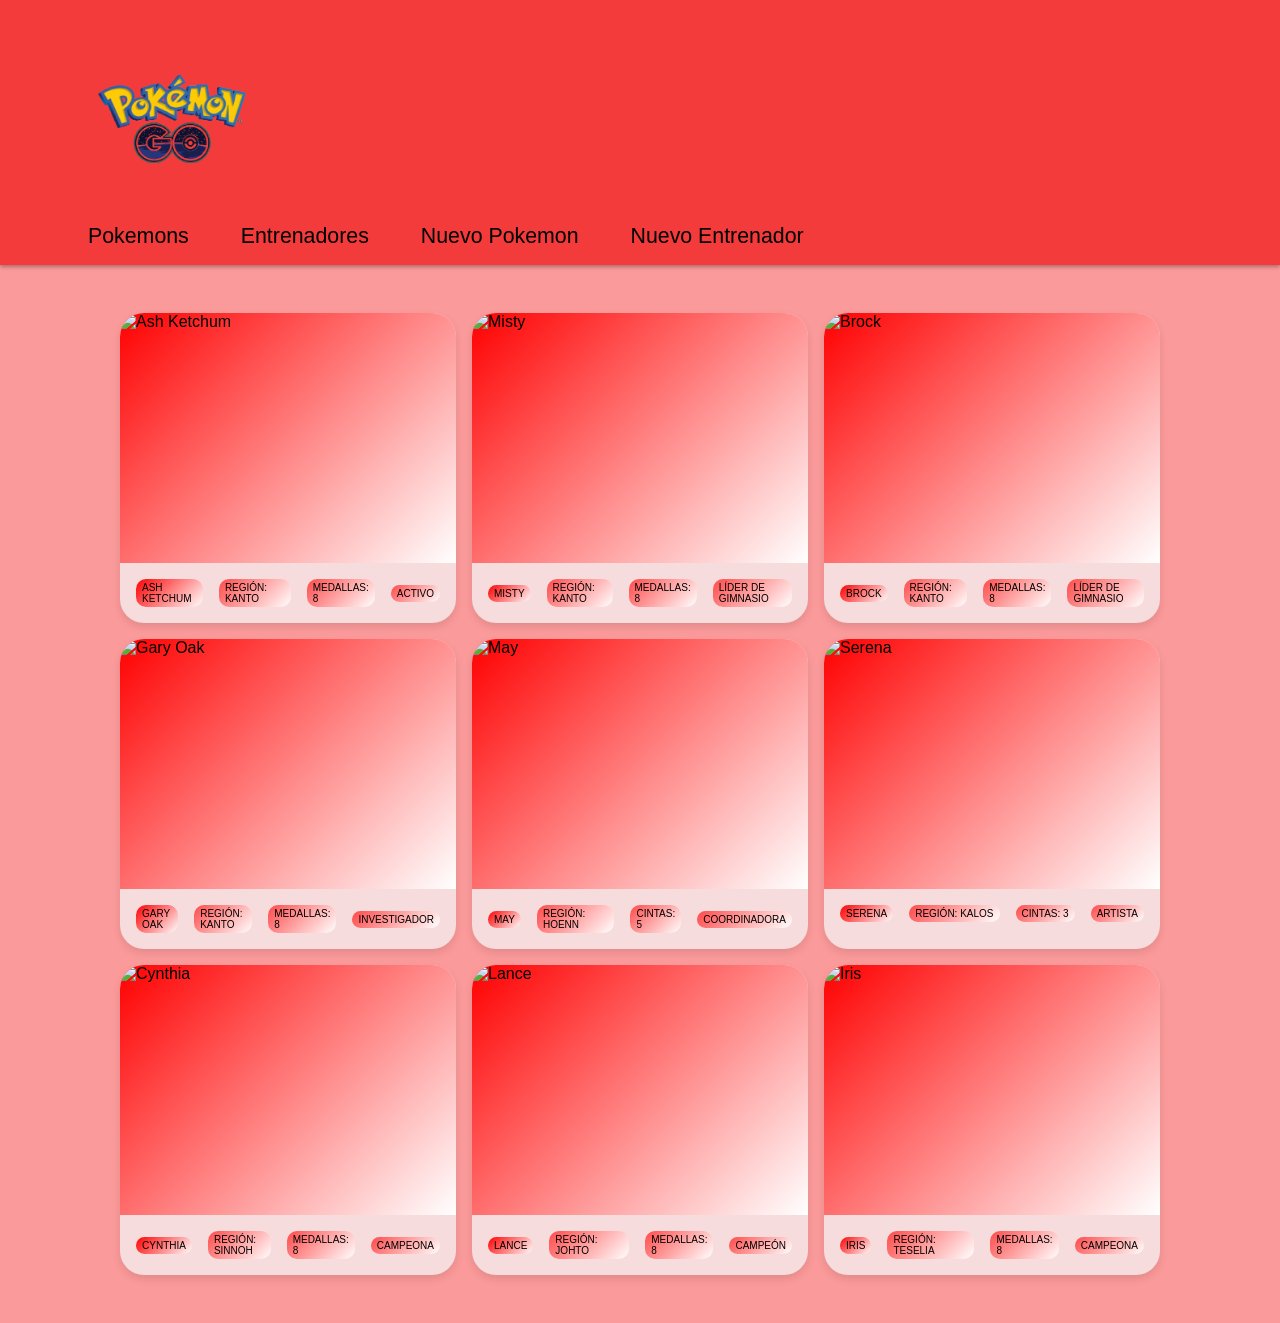
==== trainers.html @ e237fd5d "prueba 24/01/2026" ====
<!DOCTYPE html>
<html lang="es">
<head>
    <meta charset="UTF-8">
    <meta name="viewport" content="width=device-width, initial-scale=1.0">
    <title>Pokedex</title>
    <link rel="stylesheet" href="assets/css/menu.css">
    <link rel="stylesheet" href="assets/css/trainers.css">
</head>
<body>
    <nav class="navbar">
        <div class="nav-container">
             <div class="nav-logo">
                <img src="assets/img/Logo-removebg-preview.png" alt="">
            <ul class="nav-menu">
                <li class="nav-item"><a href="index.html" class="nav-link">Pokemons</a></li>
                <li class="nav-item"><a href="trainers.html" class="nav-link">Entrenadores</a></li>
                <li class="nav-item"><a href="#nuevo-pokemon" class="nav-link">Nuevo Pokemon</a></li>
                <li class="nav-item"><a href="#nuevo-entrenador" class="nav-link">Nuevo Entrenador</a></li>
            </ul>
        </div>
    </nav>

    <main class="container">
        <section id="entrenadores" class="trainers-grid">
            <div class="trainer-card">
                <img src="https://i.pravatar.cc/300?img=12" alt="Ash Ketchum" class="trainer-image">
                <div class="trainer-info">
                    <h3 class="trainer-name">Ash Ketchum</h3>
                    <p class="trainer-region">Región: Kanto</p>
                    <p class="trainer-badges">Medallas: 8</p>
                    <span class="trainer-status status-active">Activo</span>
                </div>
            </div>

            <div class="trainer-card">
                <img src="https://i.pravatar.cc/300?img=47" alt="Misty" class="trainer-image">
                <div class="trainer-info">
                    <h3 class="trainer-name">Misty</h3>
                    <p class="trainer-region">Región: Kanto</p>
                    <p class="trainer-badges">Medallas: 8</p>
                    <span class="trainer-status status-active">Líder de Gimnasio</span>
                </div>
            </div>

            <div class="trainer-card">
                <img src="https://i.pravatar.cc/300?img=33" alt="Brock" class="trainer-image">
                <div class="trainer-info">
                    <h3 class="trainer-name">Brock</h3>
                    <p class="trainer-region">Región: Kanto</p>
                    <p class="trainer-badges">Medallas: 8</p>
                    <span class="trainer-status status-active">Líder de Gimnasio</span>
                </div>
            </div>

            <div class="trainer-card">
                <img src="https://i.pravatar.cc/300?img=15" alt="Gary Oak" class="trainer-image">
                <div class="trainer-info">
                    <h3 class="trainer-name">Gary Oak</h3>
                    <p class="trainer-region">Región: Kanto</p>
                    <p class="trainer-badges">Medallas: 8</p>
                    <span class="trainer-status status-champion">Investigador</span>
                </div>
            </div>

            <div class="trainer-card">
                <img src="https://i.pravatar.cc/300?img=44" alt="May" class="trainer-image">
                <div class="trainer-info">
                    <h3 class="trainer-name">May</h3>
                    <p class="trainer-region">Región: Hoenn</p>
                    <p class="trainer-badges">Cintas: 5</p>
                    <span class="trainer-status status-active">Coordinadora</span>
                </div>
            </div>

            <div class="trainer-card">
                <img src="https://i.pravatar.cc/300?img=48" alt="Serena" class="trainer-image">
                <div class="trainer-info">
                    <h3 class="trainer-name">Serena</h3>
                    <p class="trainer-region">Región: Kalos</p>
                    <p class="trainer-badges">Cintas: 3</p>
                    <span class="trainer-status status-active">Artista</span>
                </div>
            </div>

            <div class="trainer-card">
                <img src="https://i.pravatar.cc/300?img=45" alt="Cynthia" class="trainer-image">
                <div class="trainer-info">
                    <h3 class="trainer-name">Cynthia</h3>
                    <p class="trainer-region">Región: Sinnoh</p>
                    <p class="trainer-badges">Medallas: 8</p>
                    <span class="trainer-status status-champion">Campeona</span>
                </div>
            </div>

            <div class="trainer-card">
                <img src="https://i.pravatar.cc/300?img=59" alt="Lance" class="trainer-image">
                <div class="trainer-info">
                    <h3 class="trainer-name">Lance</h3>
                    <p class="trainer-region">Región: Johto</p>
                    <p class="trainer-badges">Medallas: 8</p>
                    <span class="trainer-status status-champion">Campeón</span>
                </div>
            </div>

            <div class="trainer-card">
                <img src="https://i.pravatar.cc/300?img=49" alt="Iris" class="trainer-image">
                <div class="trainer-info">
                    <h3 class="trainer-name">Iris</h3>
                    <p class="trainer-region">Región: Teselia</p>
                    <p class="trainer-badges">Medallas: 8</p>
                    <span class="trainer-status status-champion">Campeona</span>
                </div>
            </div>
        </section>
    </main>
</body>
</html>
---- assets/css/menu.css ----
* {
margin: 0;
padding: 0;
box-sizing: border-box;
}
body {
    font-family: 'Lucida Sans', 'Lucida Sans Regular', 'Lucida Grande', 'Lucida Sans Unicode', Geneva, Verdana, sans-serif;
background-color: #fb9a9a;
}

.navbar {
    position: sticky;
    box-shadow: 0 2px 4px rgba(0, 0, 0, 0.3);
    background-color: rgb(243, 59, 59);
    top: 0%;
    z-index: auto;
}   

.nav-container {
    display: flex;
    justify-content: space-between;
    align-items: center;
    flex-wrap: wrap;
    padding: 16px 32px;
    max-width: 1200px;
    margin: 0 auto;
}
.nav-logo img {
    width: 200px;
    height: auto;
}

.nav-menu {
    display: flex;
    flex-wrap: wrap;
    gap: 20px;
    list-style: none;
}
.nav-link {
    color: black;
    text-decoration: none;
    font-size: 16pt;
    font-weight: 300;
    padding: 8px 16px;
    border-radius: 10px;

}

.nav-link:hover{
    background-color: #f5f5f515;   
}

@media screen and (max-width: 780px) {
    .nav-container {
        flex-direction: column;
        align-items: center;
        padding: 16px;
        width: 100%;
    }
    .nav-menu {
        flex-direction: column;
    }
    .nav-logo img {
        width: 110%;
        height: auto;
        margin-bottom: 16px;
    }
    .nav-link {
        width: 100%;
    }
}
---- assets/css/trainers.css ----
.container {
    max-width: 1200px;
    margin: 0 auto;
    padding: 32px;
}

.trainers-grid {
    display: flex;
    flex-wrap: wrap;
    gap: 16px;
    justify-content: center;    
    padding: 16px;
}

.trainer-card {
    background-color: #f6dcdc;
    border-radius: 24px;
    box-shadow: 0 4px 8px rgba(0, 0, 0, 0.1);
    overflow: hidden;
    display: flex;
    flex-direction: column;
    flex: 1 1 calc(33.3333% - 32px);
    max-width: calc(33.3333% - 32px);
    min-width: 300px;
}

.trainer-card:hover {
    transform: translateY(-8px);
    box-shadow: 0 8px 16px rgba(0, 0, 0, 0.2);
    transition: all 0.3s ease;
}
.trainer-image {
    width: 100%;
    height: 250px;
    object-fit: contain;
    background: linear-gradient(135deg, #ff0000 0%, #ffffff 100%);
}

.trainer-info {
    padding: 16px;
    display: flex;
    flex-direction: row;
    gap: 16px;
    align-items: center;
    justify-content: space-between;
}

.trainer-name {
    background-color: #ffffff;
    color: #000000;
    padding: 3px 6px;
    border-radius: 10px;
    font-size: 10px;
    font-weight: 500;
    text-transform: uppercase;
    background: linear-gradient(135deg, #ff0000 0%, #ffffff 100%);
}

.trainer-region {
     background-color: #ffffff;
    color: #000000;
    padding: 3px 6px;
    border-radius: 10px;
    font-size: 10px;
    font-weight: 500;
    text-transform: uppercase;
    background: linear-gradient(135deg, #ff4a4a 0%, #ffffff 100%);
} 

.trainer-badges {
     background-color: #ffffff;
    color: #000000;
    padding: 3px 6px;
    border-radius: 10px;
    font-size: 10px;
    font-weight: 500;
    text-transform: uppercase;
    background: linear-gradient(135deg, #ff4a4a 0%, #ffffff 100%);
}


.trainer-status.status-active {
     background-color: #ffffff;
    color: #000000;
    padding: 3px 6px;
    border-radius: 10px;
    font-size: 10px;
    font-weight: 500;
    text-transform: uppercase;
    background: linear-gradient(135deg, #ff4a4a 0%, #ffffff 100%);
}

.trainer-status.status-champion {
     background-color: #ffffff;
    color: #000000;
    padding: 3px 6px;
    border-radius: 10px;
    font-size: 10px;
    font-weight: 500;
    text-transform: uppercase;
    background: linear-gradient(135deg, #ff4a4a 0%, #ffffff 100%);
}


@media screen and (max-width: 900px) {
    .trainer-grid {
        gap: 16px;
        width: 100%; 
    }
    .trainer-info {
        padding: 2px;
        gap: 1px;
        flex-direction: column;
        align-items: flex-start;
    }
    .trainer-name, .trainer-region, .trainer-badges, .trainer-status {
        font-size: 8px;
        padding: 2px 4px;
    }
    .trainer-card {
        flex: calc(50% - 16px);
        max-width: calc(50% - 16px);
    }
}   

@media screen and (max-width: 480px) {
    .trainer-grid {
        gap: 16px;
        
    }
    .trainer-info {
        padding: 2px;
        gap: 1px;
        flex-direction: column;
        align-items: flex-start;
    }
    .trainer-name, .trainer-region, .trainer-badges, .trainer-status {
        font-size: 8px;
        padding: 2px 4px;
    }
    .trainer-card {
        flex: 100%;
        max-width: 100%;
    }
    
}
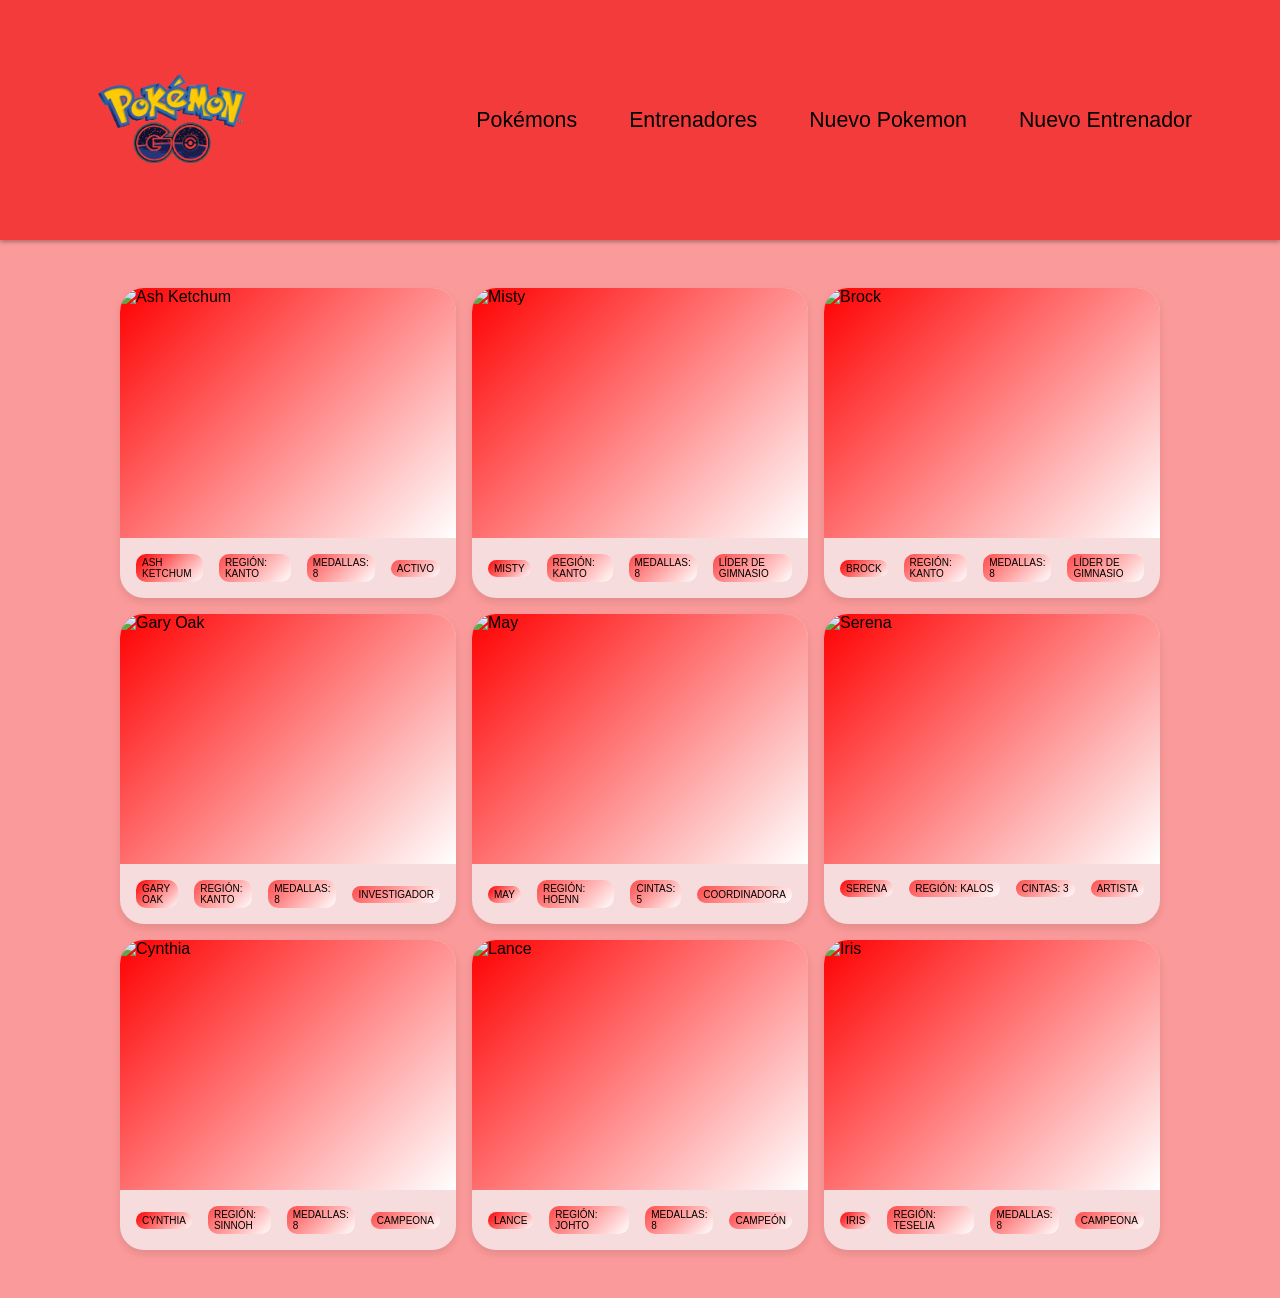
==== commit aaf4b4d1: "Finalizado" ====
--- a/trainers.html
+++ b/trainers.html
@@ -10,10 +10,12 @@
 <body>
     <nav class="navbar">
         <div class="nav-container">
-             <div class="nav-logo">
+            <div class="nav-logo">
                 <img src="assets/img/Logo-removebg-preview.png" alt="">
+            </div>
+
             <ul class="nav-menu">
-                <li class="nav-item"><a href="index.html" class="nav-link">Pokemons</a></li>
+                <li class="nav-item"><a href="index.html" class="nav-link">Pokémons</a></li>
                 <li class="nav-item"><a href="trainers.html" class="nav-link">Entrenadores</a></li>
                 <li class="nav-item"><a href="#nuevo-pokemon" class="nav-link">Nuevo Pokemon</a></li>
                 <li class="nav-item"><a href="#nuevo-entrenador" class="nav-link">Nuevo Entrenador</a></li>
--- a/assets/css/menu.css
+++ b/assets/css/menu.css
@@ -35,6 +35,7 @@
     flex-wrap: wrap;
     gap: 20px;
     list-style: none;
+    align-items: center;
 }
 .nav-link {
     color: black;
